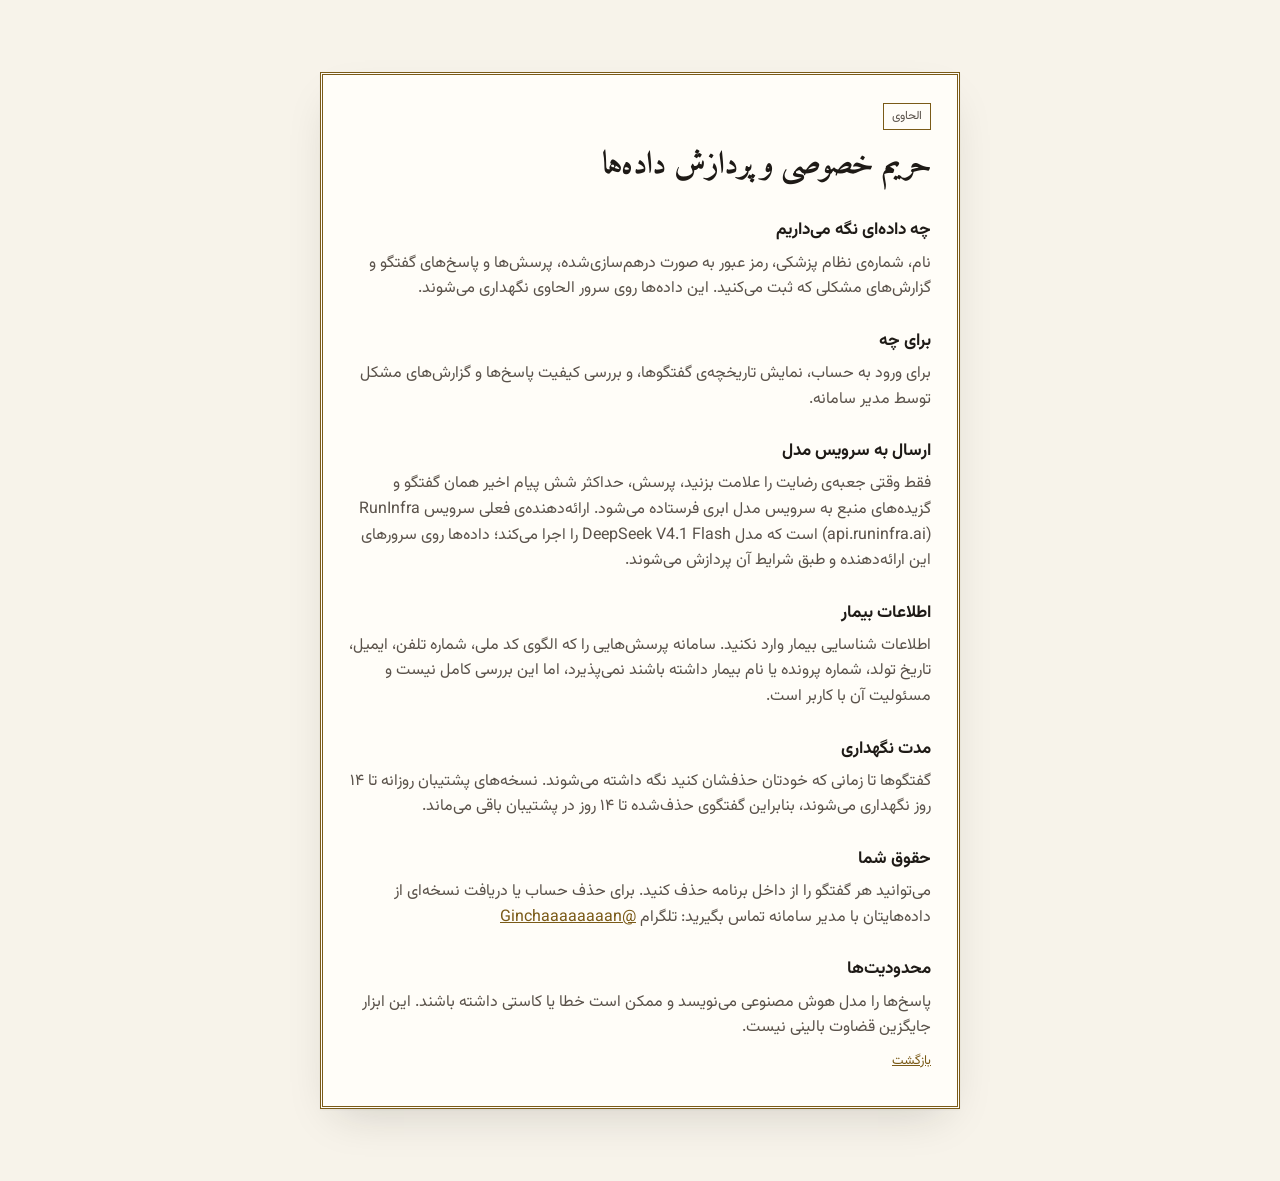
==== privacy.html @ 731775d6 "Add Al-Hawi landing page for GitHub Pages Static copy of the landing page with relative asset paths." ====
<!DOCTYPE html>
<html lang="fa" dir="rtl">
<head>
  <meta charset="utf-8" />
  <meta name="viewport" content="width=device-width, initial-scale=1" />
  <title>حریم خصوصی — الحاوی</title>
  <link rel="icon" href="alhawi-logo.svg" type="image/svg+xml" />
  <link rel="preload" href="fonts/Vazirmatn.woff2" as="font" type="font/woff2" crossorigin />
  <link rel="stylesheet" href="login.css" />
  <link rel="stylesheet" href="privacy.css" />
</head>
<body>
  <main class="sheet">
    <p class="stamp">الحاوی</p>
    <h1>حریم خصوصی و پردازش داده‌ها</h1>
    <h2>چه داده‌ای نگه می‌داریم</h2>
    <p>نام، شماره‌ی نظام پزشکی، رمز عبور به صورت درهم‌سازی‌شده، پرسش‌ها و پاسخ‌های گفتگو و گزارش‌های مشکلی که ثبت می‌کنید. این داده‌ها روی سرور الحاوی نگهداری می‌شوند.</p>
    <h2>برای چه</h2>
    <p>برای ورود به حساب، نمایش تاریخچه‌ی گفتگوها، و بررسی کیفیت پاسخ‌ها و گزارش‌های مشکل توسط مدیر سامانه.</p>
    <h2>ارسال به سرویس مدل</h2>
    <p>فقط وقتی جعبه‌ی رضایت را علامت بزنید، پرسش، حداکثر شش پیام اخیر همان گفتگو و گزیده‌های منبع به سرویس مدل ابری فرستاده می‌شود. ارائه‌دهنده‌ی فعلی سرویس RunInfra (api.runinfra.ai) است که مدل DeepSeek V4.1 Flash را اجرا می‌کند؛ داده‌ها روی سرورهای این ارائه‌دهنده و طبق شرایط آن پردازش می‌شوند.</p>
    <h2>اطلاعات بیمار</h2>
    <p>اطلاعات شناسایی بیمار وارد نکنید. سامانه پرسش‌هایی را که الگوی کد ملی، شماره تلفن، ایمیل، تاریخ تولد، شماره پرونده یا نام بیمار داشته باشند نمی‌پذیرد، اما این بررسی کامل نیست و مسئولیت آن با کاربر است.</p>
    <h2>مدت نگهداری</h2>
    <p>گفتگوها تا زمانی که خودتان حذفشان کنید نگه داشته می‌شوند. نسخه‌های پشتیبان روزانه تا ۱۴ روز نگهداری می‌شوند، بنابراین گفتگوی حذف‌شده تا ۱۴ روز در پشتیبان باقی می‌ماند.</p>
    <h2>حقوق شما</h2>
    <p>می‌توانید هر گفتگو را از داخل برنامه حذف کنید. برای حذف حساب یا دریافت نسخه‌ای از داده‌هایتان با مدیر سامانه تماس بگیرید: تلگرام <a href="https://t.me/Ginchaaaaaaaan" rel="noopener noreferrer">@Ginchaaaaaaaan</a></p>
    <h2>محدودیت‌ها</h2>
    <p>پاسخ‌ها را مدل هوش مصنوعی می‌نویسد و ممکن است خطا یا کاستی داشته باشند. این ابزار جایگزین قضاوت بالینی نیست.</p>
    <p class="hint"><a href="index.html">بازگشت</a></p>
  </main>
</body>
</html>
---- login.css ----
@font-face {
  font-family: "Vazirmatn";
  src: url("fonts/Vazirmatn.woff2") format("woff2");
  font-weight: 100 900;
  font-display: swap;
}
@font-face {
  font-family: "Amiri";
  src: url("fonts/Amiri-Regular.woff2") format("woff2");
  font-weight: 400;
  font-display: swap;
}
@font-face {
  font-family: "Amiri";
  src: url("fonts/Amiri-Bold.woff2") format("woff2");
  font-weight: 700;
  font-display: swap;
}

:root {
  --bg: #F7F3EA;
  --sheet: #FFFDF8;
  --line: #E4DCCD;
  --line-2: #D6CCB8;
  --text: #1E1A16;
  --mute: #5A524A;
  --faint: #8A8072;
  --gold: #C9A24A;
  --gold-deep: #7A5A17;
  --danger: #A33C2E;
  --btn: #3A1214;
  --btn-fg: #FFFDF8;
  --btn-hover: #5B1F1E;
  --font: "Vazirmatn", "Segoe UI Variable Text", "SF Pro Text", "Helvetica Neue", sans-serif;
  --display: "Amiri", "Vazirmatn", serif;
}
@media (prefers-color-scheme: dark) {
  :root:not([data-theme="light"]) {
    --bg: #15110E;
    --sheet: #1E1915;
    --line: #342E28;
    --line-2: #453B31;
    --text: #F2EADB;
    --mute: #B9A999;
    --faint: #8A8072;
    --gold: #C9A24A;
    --gold-deep: #D9B96B;
    --danger: #E08A7C;
    --btn: #C9A24A;
    --btn-fg: #241203;
    --btn-hover: #E6CB82;
    color-scheme: dark;
  }
}
:root[data-theme="dark"] {
  --bg: #15110E;
  --sheet: #1E1915;
  --line: #342E28;
  --line-2: #453B31;
  --text: #F2EADB;
  --mute: #B9A999;
  --faint: #8A8072;
  --gold: #C9A24A;
  --gold-deep: #D9B96B;
  --danger: #E08A7C;
  --btn: #C9A24A;
  --btn-fg: #241203;
  --btn-hover: #E6CB82;
  color-scheme: dark;
}

* { box-sizing: border-box; }
html, body { margin: 0; min-height: 100%; }
body {
  font: 16px/1.6 var(--font);
  background: var(--bg);
  color: var(--text);
}
::selection { background: var(--gold); color: #241203; }
:focus-visible { outline: 2px solid var(--gold-deep); outline-offset: 2px; }
.sheet {
  width: min(440px, calc(100% - 32px));
  margin: 8vh auto;
  background: var(--sheet);
  border: 3px double var(--gold-deep);
  padding: 28px 26px 24px;
  box-shadow: 0 1px 2px rgba(30, 26, 22, 0.05), 0 18px 44px -16px rgba(30, 26, 22, 0.18);
}
.plate-head {
  display: flex;
  flex-direction: column;
  align-items: center;
  gap: 8px;
  margin-bottom: 18px;
}
.plate-mark { width: 52px; height: 52px; border-radius: 10px; }
.plate-brand {
  margin: 0;
  font-family: var(--display);
  font-size: 40px;
  font-weight: 700;
  line-height: 1.3;
  color: var(--text);
}
.plate-sub {
  margin: -6px 0 0;
  font-size: 13px;
  color: var(--mute);
}
.stamp {
  display: inline-block;
  margin: 0 0 12px;
  padding: 3px 8px;
  border: 1px solid var(--gold-deep);
  color: var(--gold-deep);
  font-size: 12px;
}
h1 { margin: 0 0 8px; font-size: 30px; font-weight: 700; letter-spacing: -0.02em; }
.lede { margin: 0 0 22px; color: var(--mute); }
form { display: grid; gap: 12px; }
label { display: grid; gap: 6px; font-size: 13px; color: var(--mute); }
input {
  border: 1px solid var(--line-2);
  background: var(--bg);
  color: var(--text);
  border-radius: 10px;
  padding: 11px 12px;
  font: 16px/1.5 var(--font);
}
input:focus { outline: 2px solid var(--gold-deep); outline-offset: 1px; border-color: var(--gold-deep); }
button {
  font: inherit;
  border: 0;
  border-radius: 10px;
  background: var(--btn);
  color: var(--btn-fg);
  padding: 12px 16px;
  cursor: pointer;
}
button:hover { background: var(--btn-hover); }
button:disabled { opacity: 0.55; cursor: default; }
.msg { margin: 0; color: var(--danger); font-size: 14px; }
a { color: var(--gold-deep); }
.hint { color: var(--faint); font-size: 13px; }
---- privacy.css ----
.sheet { width: min(640px, calc(100% - 32px)); }
.sheet h1 { font-family: var(--display); font-size: 32px; }
.sheet h2 { font-size: 17px; margin: 26px 0 6px; }
.sheet p { margin: 0 0 10px; color: var(--mute); }
.sheet a { color: var(--gold-deep); }
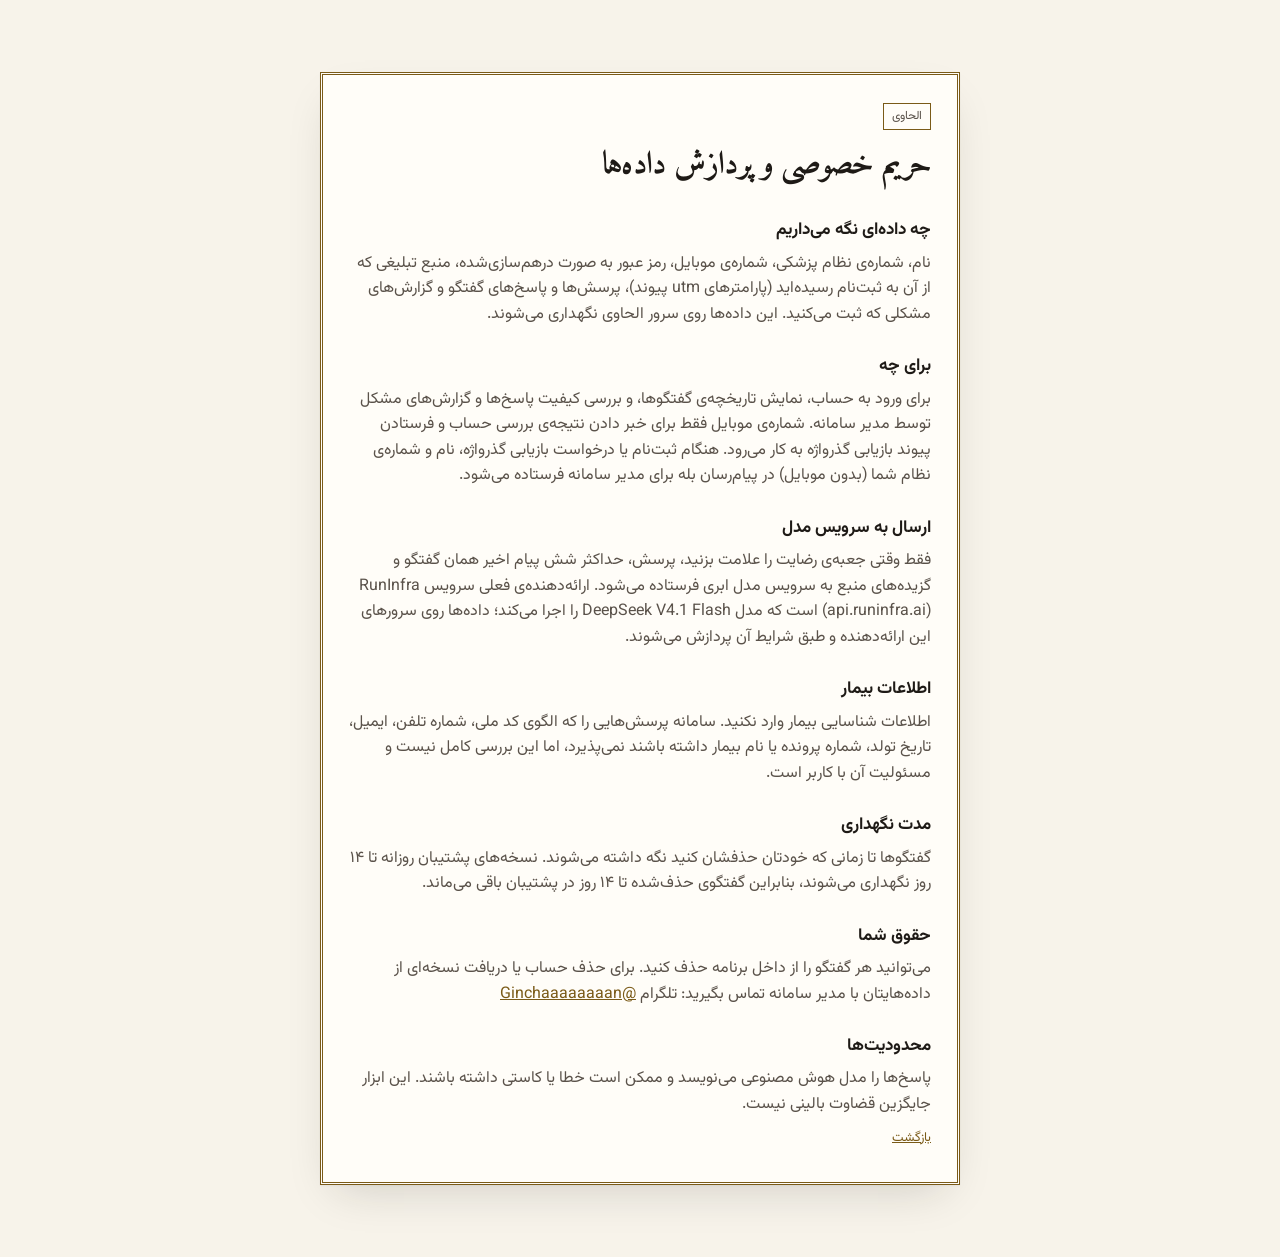
==== commit 285a598d: "Add share image, canonical, icons and sitemap; pass ad tags to sign-up Links shared in Telegram or I" ====
--- a/privacy.html
+++ b/privacy.html
@@ -14,9 +14,9 @@
     <p class="stamp">الحاوی</p>
     <h1>حریم خصوصی و پردازش داده‌ها</h1>
     <h2>چه داده‌ای نگه می‌داریم</h2>
-    <p>نام، شماره‌ی نظام پزشکی، رمز عبور به صورت درهم‌سازی‌شده، پرسش‌ها و پاسخ‌های گفتگو و گزارش‌های مشکلی که ثبت می‌کنید. این داده‌ها روی سرور الحاوی نگهداری می‌شوند.</p>
+    <p>نام، شماره‌ی نظام پزشکی، شماره‌ی موبایل، رمز عبور به صورت درهم‌سازی‌شده، منبع تبلیغی که از آن به ثبت‌نام رسیده‌اید (پارامترهای utm پیوند)، پرسش‌ها و پاسخ‌های گفتگو و گزارش‌های مشکلی که ثبت می‌کنید. این داده‌ها روی سرور الحاوی نگهداری می‌شوند.</p>
     <h2>برای چه</h2>
-    <p>برای ورود به حساب، نمایش تاریخچه‌ی گفتگوها، و بررسی کیفیت پاسخ‌ها و گزارش‌های مشکل توسط مدیر سامانه.</p>
+    <p>برای ورود به حساب، نمایش تاریخچه‌ی گفتگوها، و بررسی کیفیت پاسخ‌ها و گزارش‌های مشکل توسط مدیر سامانه. شماره‌ی موبایل فقط برای خبر دادن نتیجه‌ی بررسی حساب و فرستادن پیوند بازیابی گذرواژه به کار می‌رود. هنگام ثبت‌نام یا درخواست بازیابی گذرواژه، نام و شماره‌ی نظام شما (بدون موبایل) در پیام‌رسان بله برای مدیر سامانه فرستاده می‌شود.</p>
     <h2>ارسال به سرویس مدل</h2>
     <p>فقط وقتی جعبه‌ی رضایت را علامت بزنید، پرسش، حداکثر شش پیام اخیر همان گفتگو و گزیده‌های منبع به سرویس مدل ابری فرستاده می‌شود. ارائه‌دهنده‌ی فعلی سرویس RunInfra (api.runinfra.ai) است که مدل DeepSeek V4.1 Flash را اجرا می‌کند؛ داده‌ها روی سرورهای این ارائه‌دهنده و طبق شرایط آن پردازش می‌شوند.</p>
     <h2>اطلاعات بیمار</h2>
